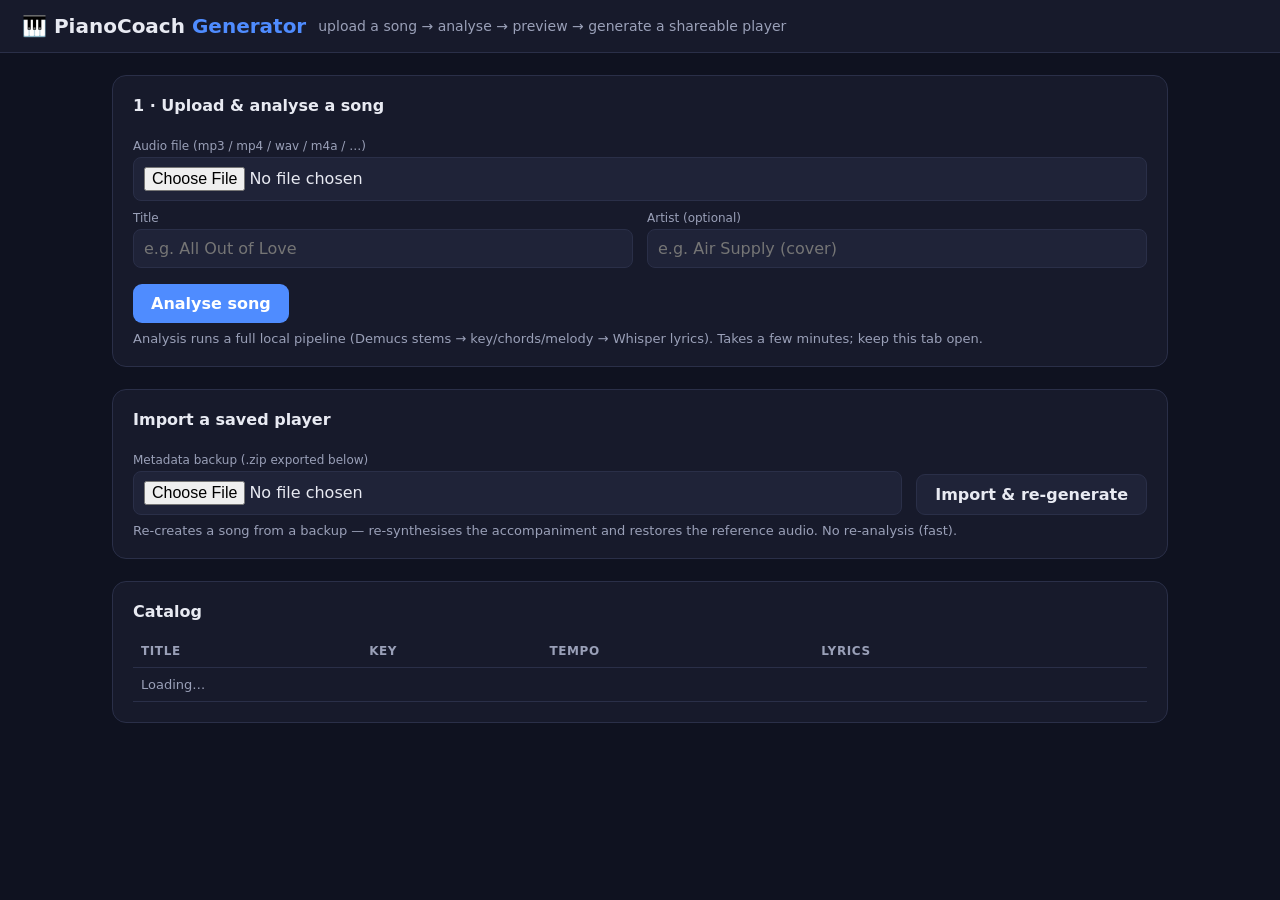
==== webgen/static/index.html @ dd2224a3 "Initial commit: PianoCoach — Generator + Player + Song Map schema Turns a song into a 10-level piano" ====
<!DOCTYPE html>
<html lang="en" data-theme="dark">
<head>
  <meta charset="utf-8" />
  <meta name="viewport" content="width=device-width, initial-scale=1" />
  <title>PianoCoach Generator</title>
  <style>
    :root{--bg:#0f1220;--panel:#171a2b;--panel2:#1f2338;--text:#e8eaf2;--muted:#9aa0b8;
      --accent:#4f8cff;--accent2:#ffcf5c;--border:#2a2f48;--ok:#49c17a;--err:#ff6b6b;}
    *{box-sizing:border-box;} html,body{margin:0;height:100%;}
    body{font-family:system-ui,-apple-system,"Segoe UI",Roboto,sans-serif;background:var(--bg);color:var(--text);}
    header{display:flex;align-items:center;gap:12px;padding:14px 22px;background:var(--panel);border-bottom:1px solid var(--border);}
    header .brand{font-weight:700;font-size:20px;} header .sub{color:var(--muted);font-size:14px;}
    main{max-width:1100px;margin:0 auto;padding:22px;display:grid;gap:22px;}
    .card{background:var(--panel);border:1px solid var(--border);border-radius:14px;padding:20px;}
    .card h2{margin:0 0 14px;font-size:16px;}
    label{display:block;font-size:12px;color:var(--muted);margin:10px 0 4px;}
    input[type=text],input[type=file]{width:100%;background:var(--panel2);border:1px solid var(--border);
      border-radius:8px;color:var(--text);padding:9px 10px;font:inherit;}
    .row{display:flex;gap:14px;flex-wrap:wrap;} .row>div{flex:1;min-width:180px;}
    button{font:inherit;background:var(--accent);color:#fff;border:0;border-radius:9px;padding:10px 18px;cursor:pointer;font-weight:600;}
    button.ghost{background:var(--panel2);color:var(--text);border:1px solid var(--border);}
    button:disabled{opacity:.5;cursor:not-allowed;}
    .status{margin-top:14px;padding:12px 14px;border-radius:9px;background:var(--panel2);border:1px solid var(--border);
      display:none;align-items:center;gap:12px;font-size:14px;}
    .status.show{display:flex;} .status.ok{border-color:var(--ok);} .status.err{border-color:var(--err);color:var(--err);}
    .spin{width:16px;height:16px;border:2px solid var(--border);border-top-color:var(--accent);border-radius:50%;
      animation:spin 0.8s linear infinite;} @keyframes spin{to{transform:rotate(360deg);}}
    .preview{display:none;} .preview.show{display:block;}
    iframe{width:100%;height:820px;border:1px solid var(--border);border-radius:12px;background:#000;}
    .previewbar{display:flex;gap:10px;align-items:center;margin-bottom:12px;flex-wrap:wrap;}
    .previewbar .title{font-weight:600;} .previewbar .pill{background:var(--panel2);border:1px solid var(--border);
      border-radius:999px;padding:3px 10px;font-size:12px;color:var(--muted);}
    table{width:100%;border-collapse:collapse;font-size:14px;} th,td{text-align:left;padding:9px 8px;border-bottom:1px solid var(--border);}
    th{color:var(--muted);font-weight:600;font-size:12px;text-transform:uppercase;letter-spacing:.05em;}
    td .mini{padding:6px 12px;font-size:13px;margin-right:6px;}
    button.mini.danger{color:var(--err);border-color:#5a2b34;}
    button.mini.danger:hover{border-color:var(--err);background:#3a1c22;}
    .note{color:var(--muted);font-size:13px;margin-top:8px;}
  </style>
</head>
<body>
  <header>
    <div class="brand">🎹 PianoCoach <span style="color:var(--accent)">Generator</span></div>
    <div class="sub">upload a song → analyse → preview → generate a shareable player</div>
  </header>

  <main>
    <section class="card">
      <h2>1 · Upload &amp; analyse a song</h2>
      <div class="row">
        <div><label>Audio file (mp3 / mp4 / wav / m4a / …)</label><input type="file" id="file" accept="audio/*,video/*,.mp3,.m4a,.wav,.mp4,.mkv" /></div>
      </div>
      <div class="row">
        <div><label>Title</label><input type="text" id="title" placeholder="e.g. All Out of Love" /></div>
        <div><label>Artist (optional)</label><input type="text" id="artist" placeholder="e.g. Air Supply (cover)" /></div>
      </div>
      <div style="margin-top:16px;"><button id="analyze">Analyse song</button></div>
      <div class="status" id="status"><div class="spin" id="spin"></div><span id="statusmsg"></span></div>
      <div class="note">Analysis runs a full local pipeline (Demucs stems → key/chords/melody → Whisper lyrics). Takes a few minutes; keep this tab open.</div>
    </section>

    <section class="card">
      <h2>Import a saved player</h2>
      <div class="row" style="align-items:flex-end;">
        <div><label>Metadata backup (.zip exported below)</label><input type="file" id="impfile" accept=".zip" /></div>
        <div style="flex:0 0 auto;"><button class="ghost" id="import">Import &amp; re-generate</button></div>
      </div>
      <div class="note">Re-creates a song from a backup — re-synthesises the accompaniment and restores the reference audio. No re-analysis (fast).</div>
    </section>

    <section class="card preview" id="previewCard">
      <h2>2 · Preview</h2>
      <div class="previewbar">
        <span class="title" id="pvTitle"></span>
        <span class="pill" id="pvKey"></span><span class="pill" id="pvTempo"></span>
        <span style="flex:1"></span>
        <label style="margin:0;">Transpose to key</label>
        <select id="keySel" style="width:auto;background:var(--panel2);border:1px solid var(--border);border-radius:8px;color:var(--text);padding:8px;font:inherit;"></select>
        <button class="ghost" id="applyKey">Apply key</button>
        <a id="exp" href="#"><button class="ghost">⬇ Export metadata</button></a>
        <a id="dl" href="#"><button>⬇ Download player (.zip)</button></a>
      </div>
      <iframe id="pv" title="Player preview"></iframe>
      <div class="note">Transpose re-synthesises the accompaniment in the new key (the original 🎧 reference keeps its own key). Tempo is a Player control (live slow-down). Metadata export/import — next.</div>
    </section>

    <section class="card">
      <h2>Catalog</h2>
      <table><thead><tr><th>Title</th><th>Key</th><th>Tempo</th><th>Lyrics</th><th></th></tr></thead>
        <tbody id="catalog"><tr><td colspan="5" class="note">Loading…</td></tr></tbody></table>
    </section>
  </main>

  <script>
    const $ = (id) => document.getElementById(id);
    const NAMES = ["C","C#","D","D#","E","F","F#","G","G#","A","A#","B"];
    let currentItem = null;
    const setStatus = (msg, cls) => { const s = $("status"); s.className = "status show " + (cls||"");
      $("statusmsg").textContent = msg; $("spin").style.display = cls ? "none" : "inline-block"; };

    function showPreview(item) {
      currentItem = item;
      $("previewCard").classList.add("show");
      $("pvTitle").textContent = item.title + (item.artist ? " — " + item.artist : "");
      $("pvKey").textContent = item.key ? `${item.key.tonic} ${item.key.mode}` : "";
      $("pvTempo").textContent = item.tempo ? `${item.tempo} BPM` : "";
      if (item.key) {
        const cur = NAMES.indexOf(item.key.tonic);
        $("keySel").innerHTML = NAMES.map((n, i) =>
          `<option value="${i}" ${i === cur ? "selected" : ""}>${n} ${item.key.mode}${i === cur ? " (current)" : ""}</option>`).join("");
      }
      // &edit=1 unlocks the 5th "Edit" chart mode + Save button — generator preview only (§19).
      $("pv").src = `/player/index.html?song=/samples/${item.slug}/song_map.json&edit=1&_=${Date.now()}`;
      $("dl").href = `/api/generate/${item.slug}`;
      $("exp").href = `/api/export/${item.slug}`;
      $("previewCard").scrollIntoView({ behavior: "smooth" });
    }

    async function refreshAndPreview(slug, okMsg) {
      await loadCatalog();
      const items = await (await fetch("/api/catalog")).json();
      const it = items.find((x) => x.slug === slug);
      if (okMsg) setStatus(okMsg, "ok");
      if (it) showPreview(it);
    }

    async function loadCatalog() {
      const items = await (await fetch("/api/catalog")).json();
      const tb = $("catalog");
      if (!items.length) { tb.innerHTML = '<tr><td colspan="5" class="note">No songs yet — analyse one above.</td></tr>'; return; }
      tb.innerHTML = items.map((it, i) =>
        `<tr><td>${it.title||it.slug}${it.artist?` <span class="note">— ${it.artist}</span>`:""}${it.synthetic?' <span class="pill">demo</span>':''}</td>
         <td>${it.key?`${it.key.tonic} ${it.key.mode}`:"—"}</td><td>${it.tempo?it.tempo+" BPM":"—"}</td>
         <td>${it.hasLyrics?"✓":"—"}</td>
         <td><button class="ghost mini" data-i="${i}">Preview</button>
             <a href="/api/generate/${it.slug}"><button class="ghost mini">⬇ .zip</button></a>
             <button class="ghost mini danger" data-del="${it.slug}">Delete</button></td></tr>`).join("");
      tb.querySelectorAll("button[data-i]").forEach((b) => b.onclick = () => showPreview(items[+b.dataset.i]));
      tb.querySelectorAll("button[data-del]").forEach((b) => b.onclick = async () => {
        if (!confirm(`Delete "${b.dataset.del}" from the catalog? This removes its generated files.`)) return;
        await fetch("/api/song/" + encodeURIComponent(b.dataset.del), { method: "DELETE" });
        loadCatalog();
      });
    }

    $("analyze").onclick = async () => {
      const f = $("file").files[0];
      if (!f) { setStatus("Choose an audio file first.", "err"); return; }
      const fd = new FormData();
      fd.append("audio", f); fd.append("title", $("title").value); fd.append("artist", $("artist").value);
      $("analyze").disabled = true; setStatus("Uploading…", "");
      try {
        const { job_id, title } = await (await fetch("/api/analyze", { method: "POST", body: fd })).json();
        const poll = setInterval(async () => {
          const j = await (await fetch(`/api/job/${job_id}`)).json();
          setStatus(j.message, j.status === "done" ? "ok" : j.status === "error" ? "err" : "");
          if (j.status === "done" || j.status === "error") {
            clearInterval(poll); $("analyze").disabled = false;
            if (j.status === "done") await refreshAndPreview(j.slug);
          }
        }, 2500);
      } catch (e) { setStatus("Upload failed: " + e, "err"); $("analyze").disabled = false; }
    };

    $("applyKey").onclick = async () => {
      if (!currentItem || !currentItem.key) return;
      const cur = NAMES.indexOf(currentItem.key.tonic), target = +$("keySel").value;
      let s = (target - cur + 12) % 12; if (s > 6) s -= 12;
      if (s === 0) { setStatus("Already in that key.", ""); return; }
      $("applyKey").disabled = true; setStatus(`Transposing to ${NAMES[target]}…`, "");
      try {
        const fd = new FormData(); fd.append("slug", currentItem.slug); fd.append("semitones", s);
        const r = await fetch("/api/transpose", { method: "POST", body: fd });
        if (!r.ok) throw new Error(await r.text());
        const { slug } = await r.json();
        await refreshAndPreview(slug, `Transposed to ${NAMES[target]} ${currentItem.key.mode}.`);
      } catch (e) { setStatus("Transpose failed: " + e, "err"); }
      $("applyKey").disabled = false;
    };

    $("import").onclick = async () => {
      const f = $("impfile").files[0];
      if (!f) { setStatus("Choose a metadata .zip first.", "err"); return; }
      $("import").disabled = true; setStatus("Importing & re-generating…", "");
      try {
        const fd = new FormData(); fd.append("metadata", f);
        const r = await fetch("/api/import", { method: "POST", body: fd });
        if (!r.ok) throw new Error(await r.text());
        const { slug } = await r.json();
        await refreshAndPreview(slug, "Imported & re-generated.");
      } catch (e) { setStatus("Import failed: " + e, "err"); }
      $("import").disabled = false;
    };

    loadCatalog();
  </script>
</body>
</html>
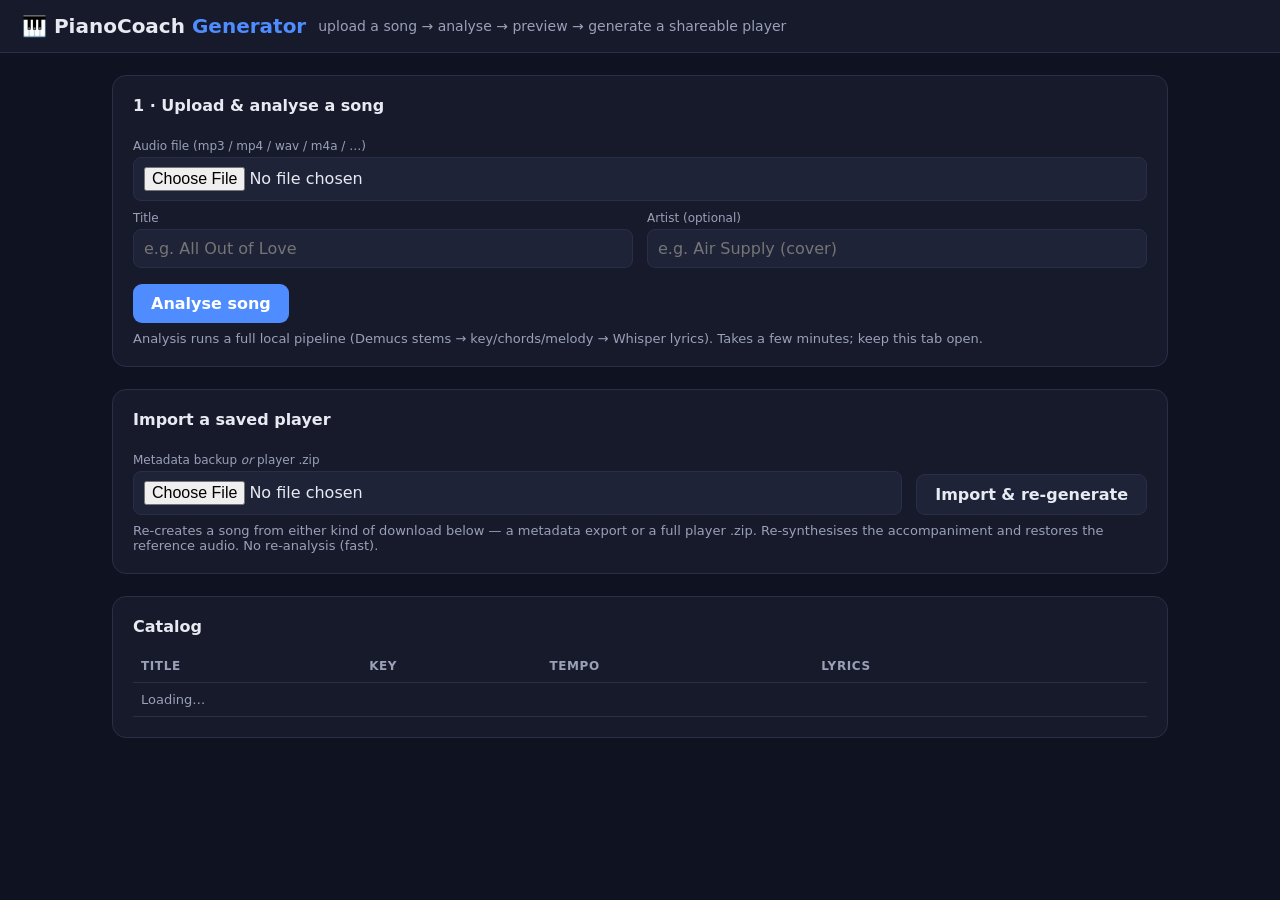
==== commit d0935b64: "Accept a downloaded player .zip on import, not just a metadata export Importing a saved player faile" ====
--- a/webgen/static/index.html
+++ b/webgen/static/index.html
@@ -63,10 +63,10 @@
     <section class="card">
       <h2>Import a saved player</h2>
       <div class="row" style="align-items:flex-end;">
-        <div><label>Metadata backup (.zip exported below)</label><input type="file" id="impfile" accept=".zip" /></div>
+        <div><label>Metadata backup <em>or</em> player .zip</label><input type="file" id="impfile" accept=".zip" /></div>
         <div style="flex:0 0 auto;"><button class="ghost" id="import">Import &amp; re-generate</button></div>
       </div>
-      <div class="note">Re-creates a song from a backup — re-synthesises the accompaniment and restores the reference audio. No re-analysis (fast).</div>
+      <div class="note">Re-creates a song from either kind of download below — a metadata export or a full player .zip. Re-synthesises the accompaniment and restores the reference audio. No re-analysis (fast).</div>
     </section>
 
     <section class="card preview" id="previewCard">
